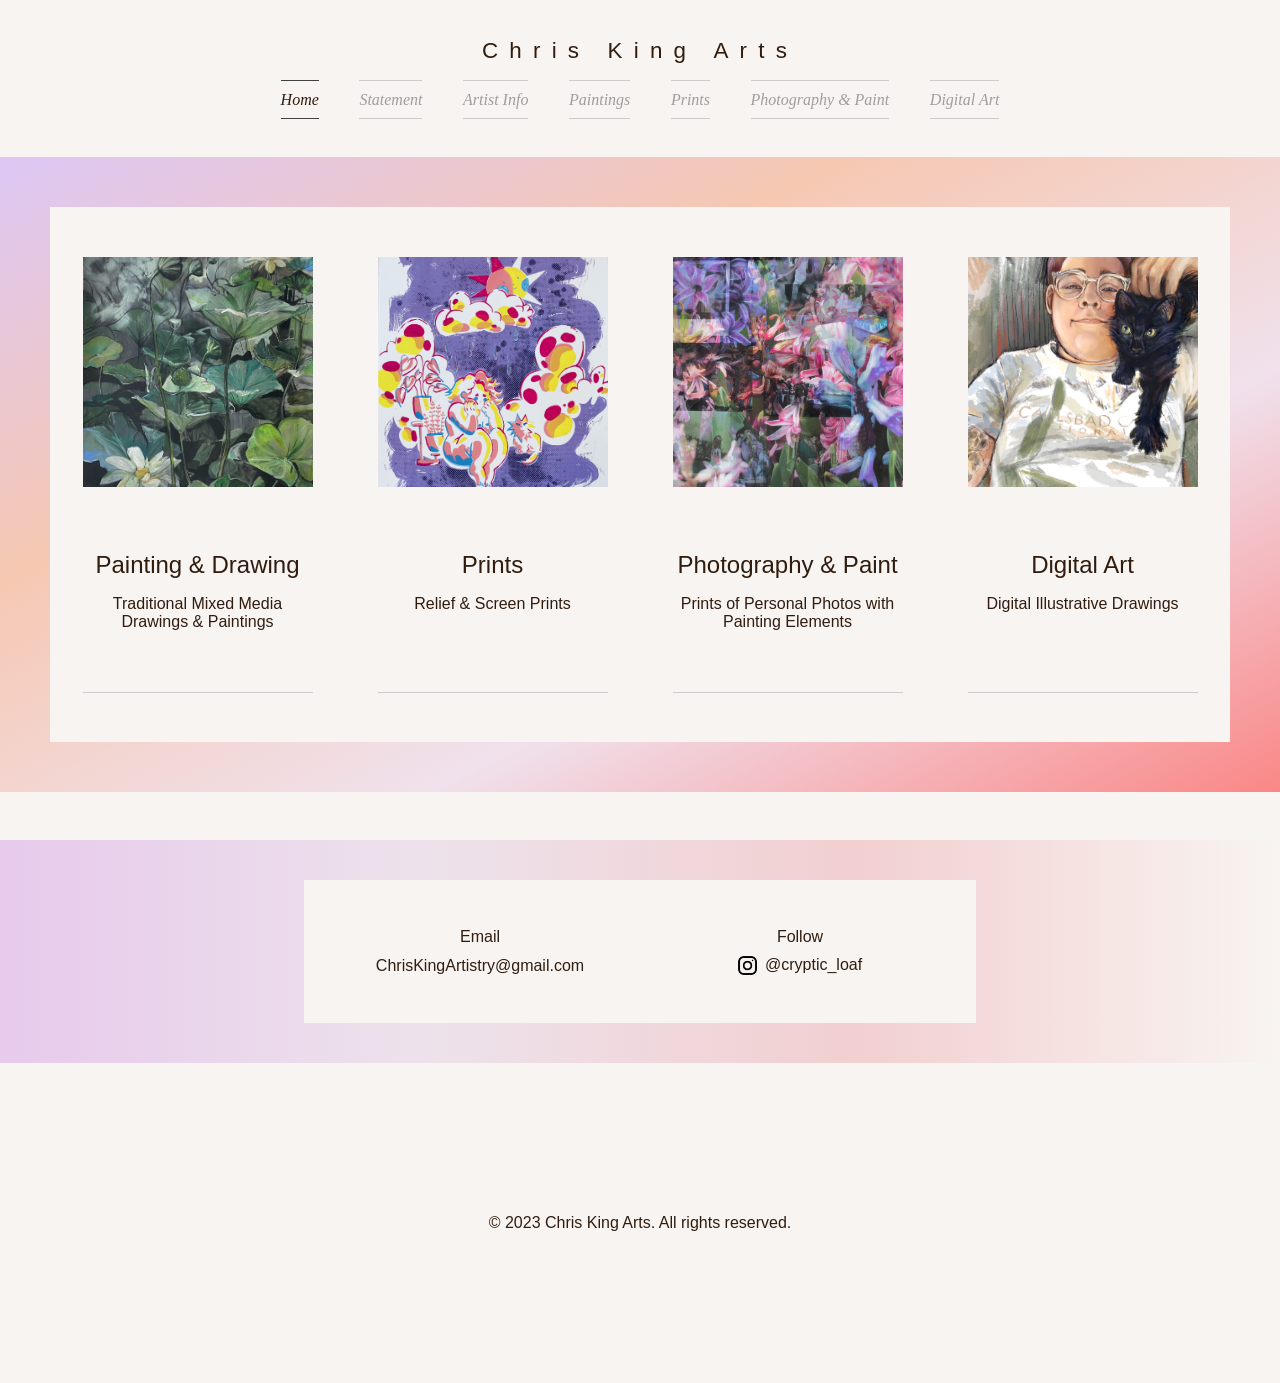
==== docs/index.html @ 30c53f0d "Move index.html to docs/" ====
<!DOCTYPE html>
<html lang="en">
<head>
    <meta charset="UTF-8">
    <meta name="viewport" content="width=device-width, initial-scale=1.0">

    <title>Home | Chris King Arts</title>
    <link rel="icon" href="/art website images/Art set aside for Personal Website Portfolio/Logo Favicon/CK_Logo Clear Background png.png" type="image/x-icon">
    <link rel="stylesheet" href="/css/index.css">
    <link rel="stylesheet" href="/css/base.css">
</head>
<body>
    
    <header id="header-temp"></header>

    <section class="main-border">
        <main>
            <a href="/html/paintings.html">
                <img src="/art website images/Art set aside for Personal Website Portfolio/Contemporary Art/You_are_okay_2021_20x30_Gouache_Ink_Charcoal_Watercolor_Paper.jpg">
                <div>
                    <h2>Painting & Drawing</h2>
                    <p>Traditional Mixed Media Drawings & Paintings</p>
                </div>
            </a>
            <a href="/html/prints.html">
                <img src="/art website images/Art set aside for Personal Website Portfolio/Art I am not sure where to put yet/Take_Care_2022_11x14_Screenprint_BFK Paper_1 copy.jpg.jpg">
                <div>
                    <h2>Prints</h2>
                    <p>Relief & Screen Prints</p>
                </div>
            </a>
            <a href="/html/photography-paint.html">
                <img src="/art website images/Art set aside for Personal Website Portfolio/Contemporary Art/Dear_Mom_2022_20x30_Photography_Gouache_DASS_BFK_Paper.jpg">
                <div>
                    <h2>Photography & Paint</h2>
                    <p>Prints of Personal Photos with Painting Elements</p>
                </div>
            </a>
            <a href="/html/digital-art.html">
                <img src="/art website images/Art set aside for Personal Website Portfolio/Ditial Drawings/Sam Portrait with Cat Nyx.png">
                <div>
                    <h2>Digital Art</h2>
                    <p>Digital Illustrative Drawings</p>
                </div>
            </a>
        </main>
    </section>

    <footer id="footer-temp"></footer>

</body>

<script src="/js/base.js" type="module"></script>
<script src="/js/menu.js" defer></script>

</html>
---- css/index.css ----
.main-border {
    display: flex;
    padding: 50px;

    background-image: linear-gradient(to bottom right,
    rgb(221, 199, 245),
    rgb(246, 200, 178),
    rgb(240, 225, 236),
    rgb(250, 135, 134));
}
main {
    display: flex;
    justify-content: space-around;
    width: 100%;
    padding: 50px 0;
}
main a {
    width: max(15vw, 230px);
    height: 100%;
    border-bottom: 1px solid var(--border-color-unfocused);
    transition: 0.5s;
}
main a:hover {
    border-bottom: 1px solid var(--border-color);
}
main img {
    aspect-ratio: 1/1;
    width: max(15vw, 230px);
    object-fit: cover;
}
main div {
    display: flex;
    flex-direction: column;
    row-gap: 1rem;
    background-color: transparent;
    height: 50%;
    margin: 60px 0;
    text-align: center;
}
main h2 {
    font-weight: 100;
}

@media screen and (max-width: 1150px) {
    .main-border {
        padding: 50px 5%;
    }
    main {
        flex-direction: column;
        row-gap: 20px;
        padding: 10px;
    }
    main a {
        display: flex;
        flex-direction: row;
        width: 100%;
        padding: 10px;
        box-sizing: border-box;
    }
    main div {
        width: 100%;
    }
}
@media screen and (max-width: 640px) {
    main a {
        flex-direction: column;
        align-items: center;
    }
}
---- css/base.css ----
a:link, a:visited {
    color: var(--text-color);
    text-decoration: none;
    cursor: pointer;
}

:root {
    --background-color: rgb(248, 244, 241);
    --text-color: rgb(48, 29, 16);
    --border-color: rgb(65, 65, 65);

    --text-color-unfocused: rgb(158, 158, 158);
    --border-color-unfocused: rgb(204, 204, 204);
}

* {
    margin: 0;
    padding: 0;

    background-color: var(--background-color);
    color: var(--text-color);
    border-color: var(--border-color);

    font-family: 'Lucida Sans', 'Lucida Sans Regular', 'Lucida Grande', 'Lucida Sans Unicode', Geneva, Verdana, sans-serif
}

header {
    display: flex;
    flex-direction: column;
    justify-content: center;
    height: 125px;
    row-gap: 1rem;
    padding: 1rem;
}
header h1 {
    font-size: 1.4rem;
    font-weight: 100;
    letter-spacing: 0.7rem;
    text-align: center;
}
nav {
    display: flex;
    flex-direction: row;
    justify-content: space-evenly;
    align-self: center;
    width: 50rem;
}
a.nav-button:link,
a.nav-button:visited {
    font-family:Cambria, Cochin, Georgia, Times, 'Times New Roman', serif;
    font-style: italic;
    border-top: 1px solid var(--border-color-unfocused);
    border-bottom: 1px solid var(--border-color-unfocused);
    padding: 0.6rem 0;
    color: var(--text-color-unfocused);

    transition: 0.5s;
}
a.nav-button:link:hover,
a.nav-button:visited:hover {
    color: var(--text-color);
    border-top: 1px solid var(--border-color);
    border-bottom: 1px solid var(--border-color);
}
a.active:link,
a.active:visited {
    color: var(--text-color);
    border-top: 1px solid var(--border-color);
    border-bottom: 1px solid var(--border-color);
}
.nav-menu-button {
    display: none;
    position: fixed;
    top: 10px;
    right: 10px;
    cursor: pointer;
    border: none;
    background-color: transparent;
    z-index: 1000;
}
.nav-menu-button div {
    border: 1px solid gray;
    width: 30px;
    transition: 0.5s;
    transform-origin: center;
}
.nav-menu-button.active #line1 {
    transform: translateY(14px) rotate(45deg);
}
.nav-menu-button.active #line2 {
    opacity: 0;
}
.nav-menu-button.active #line3 {
    transform: translateY(-14px) rotate(-45deg);
}
.menu {
    display: flex;
    flex-direction: column;
    height: 100%;
    width: 50%;
    align-items: center;
    justify-content: space-evenly;
    position: fixed;
    top: 0;
    right: -100%;
    transition: 0.5s;
    z-index: 900;
    background-color: rgba(223, 199, 240, 0.5);
    backdrop-filter: blur(10px);
}
.menu a {
    display: flex;
    align-items: center;
    background-color: transparent;
    color: rgba(48, 29, 16, 0.6);
    transition: 0.5s;
    height: 100%;
    width: 80%;
    border-bottom: 1px solid transparent;
}
.menu a:hover {
    border-color: var(--border-color);
}
.menu.active {
    right: 0;
}
.site-dimmer {
    position: fixed;
    top: 0;
    left: 0;
    width: 100%;
    height: 100%;
    background-color: transparent;
    transition: 0.5s;
    z-index: -1000;
}
.site-dimmer.active {
    z-index: 800;
    background-color: rgba(0, 0, 0, 0.25);
    backdrop-filter: blur(2px);
}
body.menu-open {
    overflow: hidden;
}
.menu a.active-menu-button {
    font-weight: bold;
    border-bottom: 5px solid;
    border-image: linear-gradient(to right, 
    rgb(249, 143, 143), 
    rgb(233, 209, 236),
    rgb(248, 244, 241)) 1;
}

.media-border {
    display: flex;
    margin-top: 3rem;
    padding: 40px 0;
    justify-content: center;
    background-image: linear-gradient(to right,
    rgb(231, 202, 236),
    rgb(237, 226, 235),
    rgb(242, 207, 208),
    rgb(248, 244, 241));
}
.media {
    display: grid;
    grid-template-columns: 1fr 1fr;
    width: min(50%, 920px);
    min-width: 420px;
    height: 100%;

    justify-items: center;
    align-items: center;
    padding: 3rem 1rem;
    row-gap: 10px
}
.instagram-link {
    display: flex;
    flex-direction: row;
    column-gap: 0.5rem;
}
.media a:hover {
    border-bottom: 1px solid var(--border-color);
}
.footer-icon {
    aspect-ratio: 1/1;
    width: 1.2rem;
}
.copyright {
    display: flex;
    justify-content: center;
    align-items: center;
    height: 20rem;
}

@media screen and (max-width: 800px) {
    nav {
        display: none;
    }
    .nav-menu-button {
        display: flex;
        flex-direction: column;
        justify-content: space-between;
        height: 30px;
    }
    .copyright {
        height: 10rem;
    }
}
@media screen and (max-width: 510px) {
    .media {
        display: flex;
        flex-direction: column;
        min-width: 0;
        width: 80%;
        padding: 2rem 1rem;
    }
    #email-label {
        order: 0;
    }
    #email {
        order: 1;
        margin-bottom: 20px;
    }
    #follow-label {
        order: 2;
    }
    #insta {
        order: 3;
    }
}
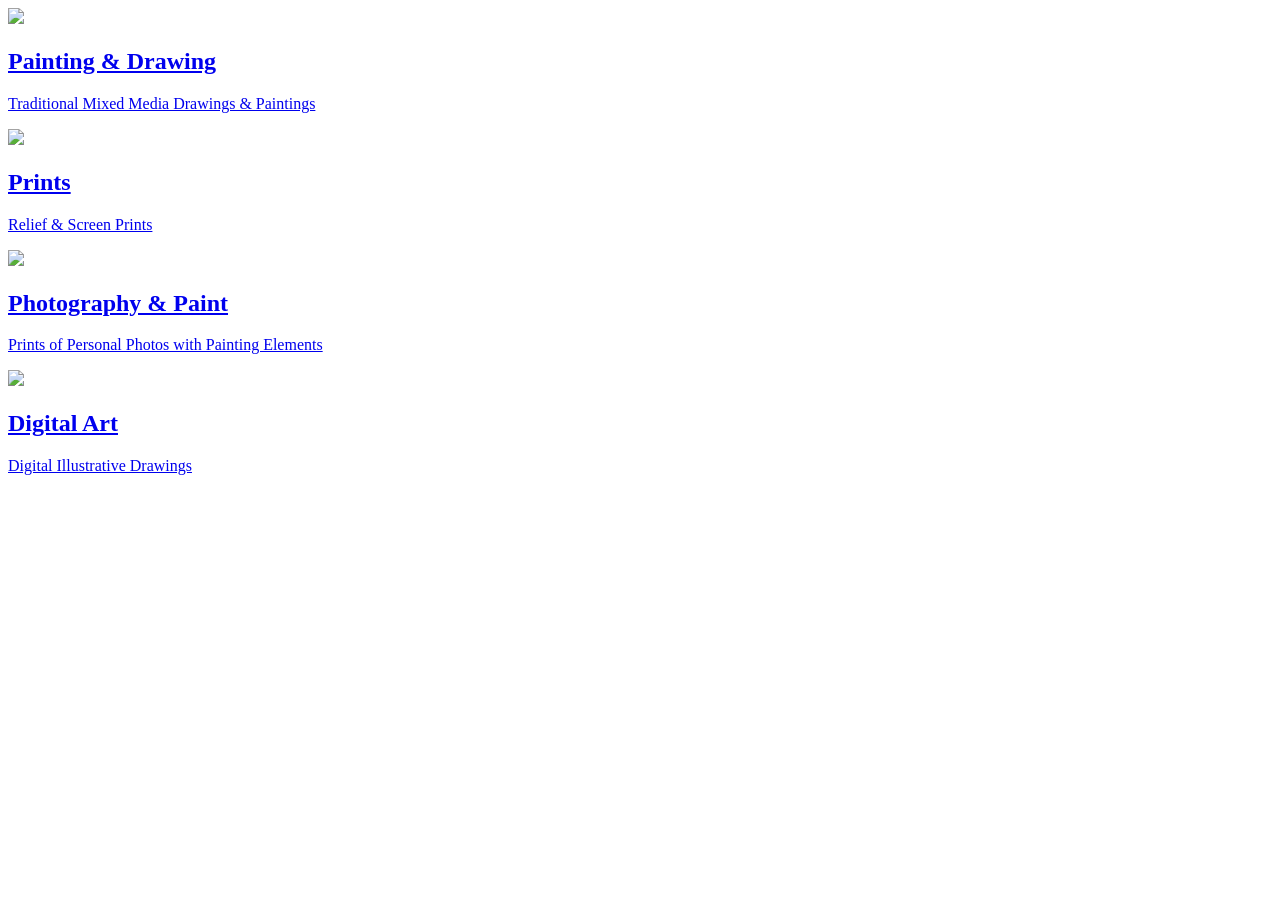
==== commit 249ab9b1: "Update file paths to use tilde notation" ====
--- a/docs/index.html
+++ b/docs/index.html
@@ -5,9 +5,9 @@
     <meta name="viewport" content="width=device-width, initial-scale=1.0">
 
     <title>Home | Chris King Arts</title>
-    <link rel="icon" href="/art website images/Art set aside for Personal Website Portfolio/Logo Favicon/CK_Logo Clear Background png.png" type="image/x-icon">
-    <link rel="stylesheet" href="/css/index.css">
-    <link rel="stylesheet" href="/css/base.css">
+    <link rel="icon" href="~/art website images/Art set aside for Personal Website Portfolio/Logo Favicon/CK_Logo Clear Background png.png" type="image/x-icon">
+    <link rel="stylesheet" href="~/docs/styles.css">
+    <link rel="stylesheet" href="~/css/base.css">
 </head>
 <body>
     
@@ -15,29 +15,29 @@
 
     <section class="main-border">
         <main>
-            <a href="/html/paintings.html">
-                <img src="/art website images/Art set aside for Personal Website Portfolio/Contemporary Art/You_are_okay_2021_20x30_Gouache_Ink_Charcoal_Watercolor_Paper.jpg">
+            <a href="~/html/paintings.html">
+                <img src="~/art website images/Art set aside for Personal Website Portfolio/Contemporary Art/You_are_okay_2021_20x30_Gouache_Ink_Charcoal_Watercolor_Paper.jpg">
                 <div>
                     <h2>Painting & Drawing</h2>
                     <p>Traditional Mixed Media Drawings & Paintings</p>
                 </div>
             </a>
-            <a href="/html/prints.html">
-                <img src="/art website images/Art set aside for Personal Website Portfolio/Art I am not sure where to put yet/Take_Care_2022_11x14_Screenprint_BFK Paper_1 copy.jpg.jpg">
+            <a href="~/html/prints.html">
+                <img src="~/art website images/Art set aside for Personal Website Portfolio/Art I am not sure where to put yet/Take_Care_2022_11x14_Screenprint_BFK Paper_1 copy.jpg.jpg">
                 <div>
                     <h2>Prints</h2>
                     <p>Relief & Screen Prints</p>
                 </div>
             </a>
-            <a href="/html/photography-paint.html">
-                <img src="/art website images/Art set aside for Personal Website Portfolio/Contemporary Art/Dear_Mom_2022_20x30_Photography_Gouache_DASS_BFK_Paper.jpg">
+            <a href="~/html/photography-paint.html">
+                <img src="~/art website images/Art set aside for Personal Website Portfolio/Contemporary Art/Dear_Mom_2022_20x30_Photography_Gouache_DASS_BFK_Paper.jpg">
                 <div>
                     <h2>Photography & Paint</h2>
                     <p>Prints of Personal Photos with Painting Elements</p>
                 </div>
             </a>
-            <a href="/html/digital-art.html">
-                <img src="/art website images/Art set aside for Personal Website Portfolio/Ditial Drawings/Sam Portrait with Cat Nyx.png">
+            <a href="~/html/digital-art.html">
+                <img src="~/art website images/Art set aside for Personal Website Portfolio/Ditial Drawings/Sam Portrait with Cat Nyx.png">
                 <div>
                     <h2>Digital Art</h2>
                     <p>Digital Illustrative Drawings</p>
@@ -50,7 +50,7 @@
 
 </body>
 
-<script src="/js/base.js" type="module"></script>
-<script src="/js/menu.js" defer></script>
+<script src="~/js/base.js" type="module"></script>
+<script src="~/js/menu.js" defer></script>
 
 </html>
